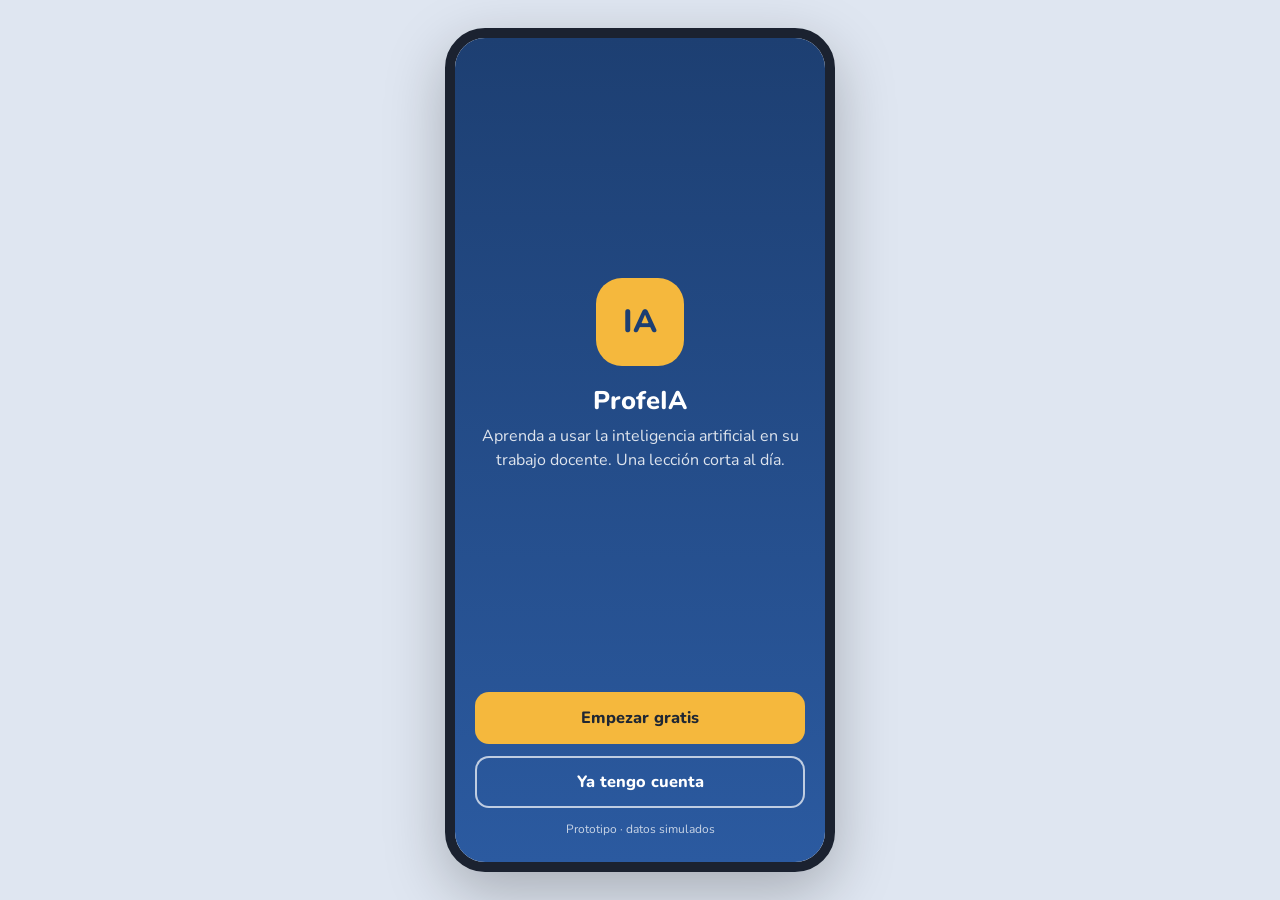
==== app.html @ b525c5de "Guía de 4 pasos para participantes, bocetos en página propia y registro del comportamiento de uso" ====
<!doctype html>
<html lang="es">
<head>
  <meta charset="utf-8">
  <meta name="viewport" content="width=device-width, initial-scale=1, viewport-fit=cover">
  <title>ProfeIA · Prototipo</title>
  <meta name="description" content="Prototipo de alta resolución de ProfeIA: una app para que los docentes aprendan a usar la inteligencia artificial en su trabajo.">
  <meta name="theme-color" content="#1d3f72">
  <link rel="preconnect" href="https://fonts.googleapis.com">
  <link rel="preconnect" href="https://fonts.gstatic.com" crossorigin>
  <link href="https://fonts.googleapis.com/css2?family=Nunito:wght@400;600;700;800&display=swap" rel="stylesheet">
  <link rel="stylesheet" href="styles.css">
</head>
<body>
  <div class="telefono">
    <main id="app" aria-live="polite"></main>
    <nav id="menu" class="menu" aria-label="Menú principal"></nav>
    <div id="velo" class="velo" hidden>
      <section id="hoja" class="hoja" role="dialog" aria-modal="true"></section>
    </div>
    <div id="aviso" class="aviso" role="status"></div>
  </div>
  <script src="datos.js"></script>
  <script src="evaluacion.js"></script>
  <script src="app.js"></script>
</body>
</html>
---- styles.css ----
:root {
  --azul: #1d3f72;
  --azul-2: #2b5aa0;
  --azul-claro: #e8eff9;
  --amarillo: #f5b83d;
  --amarillo-claro: #fdf3dc;
  --verde: #2e8b57;
  --verde-claro: #e3f3ea;
  --rojo: #c0392b;
  --rojo-claro: #fbe7e4;
  --tinta: #1f2733;
  --tinta-2: #5b6575;
  --linea: #e1e6ee;
  --fondo: #f5f7fb;
  --blanco: #ffffff;
  --radio: 18px;
  --sombra: 0 2px 12px rgba(29, 63, 114, 0.08);
  --dur: 0.28s;
}

@media (prefers-reduced-motion: reduce) {
  :root { --dur: 0s; }
  *, *::before, *::after { animation: none !important; transition: none !important; }
}

* { box-sizing: border-box; }
html, body { margin: 0; height: 100%; }
body {
  font-family: 'Nunito', system-ui, -apple-system, 'Segoe UI', sans-serif;
  color: var(--tinta);
  background: #dfe6f1;
  -webkit-font-smoothing: antialiased;
}

.telefono {
  position: relative;
  width: 100%;
  height: 100dvh;
  background: var(--fondo);
  display: flex;
  flex-direction: column;
  overflow: hidden;
}
@media (min-width: 600px) {
  body { display: flex; align-items: center; justify-content: center; min-height: 100vh; }
  .telefono { width: 390px; height: min(844px, 96vh); border-radius: 40px; border: 10px solid #1b2230; box-shadow: 0 20px 60px rgba(0, 0, 0, 0.25); }
}

main { flex: 1; overflow-y: auto; display: flex; flex-direction: column; scrollbar-width: none; overscroll-behavior: contain; }
main::-webkit-scrollbar, .hoja::-webkit-scrollbar { display: none; }
.hoja { scrollbar-width: none; }
.vista { flex: 1; display: flex; flex-direction: column; padding: 20px 20px 24px; gap: 20px; animation: entrar var(--dur) ease-out; }
@keyframes entrar { from { opacity: 0; transform: translateY(8px); } to { opacity: 1; transform: none; } }

h1, h2, h3, p { margin: 0; }
h1 { font-size: 1.6rem; font-weight: 800; line-height: 1.2; }
h2 { font-size: 1.2rem; font-weight: 800; line-height: 1.25; }
h3 { font-size: 1rem; font-weight: 700; line-height: 1.3; }
p { line-height: 1.5; }
.suave { color: var(--tinta-2); }
.pequeno { font-size: 0.85rem; }
.centro { text-align: center; }
.empuje { margin-top: auto; }
.grupo { display: flex; flex-direction: column; gap: 12px; }
.grupo-s { display: flex; flex-direction: column; gap: 8px; }
.fila { display: flex; align-items: center; gap: 12px; }
.fila .crece { flex: 1; min-width: 0; }

/* Botones */
.btn {
  display: block; width: 100%; min-height: 52px; padding: 14px 18px;
  border: 0; border-radius: 14px;
  background: var(--azul); color: var(--blanco);
  font: inherit; font-weight: 800; font-size: 1.02rem;
  cursor: pointer; text-align: center;
  transition: transform 0.1s, background var(--dur);
}
.btn:active { transform: scale(0.98); }
.btn.sec { background: var(--blanco); color: var(--azul); box-shadow: inset 0 0 0 2px var(--azul); }
.btn.verde { background: var(--verde); }
.btn:disabled { opacity: 0.4; cursor: default; }
.btn.peq { display: inline-block; width: auto; min-height: 38px; padding: 8px 16px; font-size: 0.88rem; border-radius: 12px; }
.enlace { background: none; border: 0; color: var(--azul-2); font: inherit; font-weight: 700; cursor: pointer; padding: 8px; }

.tarjeta { background: var(--blanco); border-radius: var(--radio); padding: 18px; box-shadow: var(--sombra); }
.clic { cursor: pointer; transition: transform 0.12s; }
.clic:active { transform: scale(0.98); }

.etiqueta { display: inline-block; padding: 4px 10px; border-radius: 99px; background: var(--azul-claro); color: var(--azul); font-size: 0.75rem; font-weight: 800; }
.etiqueta.amarillo { background: var(--amarillo-claro); color: #8a5a00; }
.etiqueta.verde { background: var(--verde-claro); color: var(--verde); }

.icono { flex: none; width: 44px; height: 44px; border-radius: 14px; display: grid; place-items: center; background: var(--azul-claro); color: var(--azul); font-weight: 800; font-size: 1.1rem; }

/* Formularios */
.campo { display: flex; flex-direction: column; gap: 6px; font-weight: 700; font-size: 0.9rem; }
.campo input, .campo select, textarea {
  width: 100%; padding: 14px; border: 2px solid var(--linea); border-radius: 12px;
  font: inherit; font-size: 1rem; background: var(--blanco); color: var(--tinta);
}
.campo input:focus, .campo select:focus, textarea:focus { outline: none; border-color: var(--azul-2); }
textarea { min-height: 140px; resize: none; }
.chequeo { display: flex; gap: 10px; align-items: flex-start; font-size: 0.85rem; color: var(--tinta-2); }
.chequeo input { width: 20px; height: 20px; margin-top: 1px; accent-color: var(--azul); flex: none; }

/* Bienvenida */
.bienvenida { justify-content: center; text-align: center; background: linear-gradient(180deg, var(--azul) 0%, var(--azul-2) 100%); color: var(--blanco); }
.bienvenida .suave { color: rgba(255, 255, 255, 0.85); }
.logo { width: 88px; height: 88px; border-radius: 26px; background: var(--amarillo); color: var(--azul); display: grid; place-items: center; font-weight: 800; font-size: 2rem; margin: 0 auto; }
.bienvenida .btn { background: var(--amarillo); color: var(--tinta); }
.bienvenida .btn.sec { background: transparent; color: var(--blanco); box-shadow: inset 0 0 0 2px rgba(255, 255, 255, 0.7); }
.version { font-size: 0.75rem; opacity: 0.75; }

/* Barra superior simple */
.cabeza { display: flex; align-items: center; gap: 12px; }
.cerrar { width: 40px; height: 40px; flex: none; border: 0; border-radius: 12px; background: var(--blanco); color: var(--tinta-2); font-size: 1.3rem; font-weight: 800; cursor: pointer; box-shadow: var(--sombra); }
.progreso { flex: 1; height: 10px; border-radius: 99px; background: var(--linea); overflow: hidden; }
.progreso > span { display: block; height: 100%; background: var(--verde); border-radius: 99px; transition: width 0.4s ease; }

/* Opciones del diagnóstico */
.opcion {
  display: flex; align-items: center; gap: 14px; width: 100%; padding: 16px;
  border: 2px solid var(--linea); border-radius: 16px; background: var(--blanco);
  font: inherit; font-size: 1.02rem; font-weight: 700; color: var(--tinta); text-align: left; cursor: pointer;
  transition: border-color var(--dur), background var(--dur), transform 0.1s;
}
.opcion:active { transform: scale(0.98); }
.opcion.on { border-color: var(--azul); background: var(--azul-claro); }
.opcion .letra { width: 30px; height: 30px; border-radius: 10px; display: grid; place-items: center; background: var(--fondo); color: var(--tinta-2); font-size: 0.85rem; flex: none; }
.opcion.on .letra { background: var(--azul); color: var(--blanco); }

/* Inicio */
.saludo p { color: var(--tinta-2); }
.puntos { display: inline-flex; align-items: center; gap: 6px; padding: 6px 12px; border-radius: 99px; background: var(--amarillo-claro); color: #8a5a00; font-weight: 800; font-size: 0.85rem; }
.siguiente { background: linear-gradient(135deg, var(--azul), var(--azul-2)); color: var(--blanco); border-radius: 22px; padding: 22px; display: flex; flex-direction: column; gap: 14px; }
.siguiente .suave { color: rgba(255, 255, 255, 0.8); }
.siguiente .btn { background: var(--amarillo); color: var(--tinta); }

.camino { display: flex; flex-direction: column; align-items: center; gap: 18px; padding: 6px 0 10px; }
.nodo { display: flex; flex-direction: column; align-items: center; gap: 6px; background: none; border: 0; font: inherit; cursor: pointer; color: var(--tinta); }
.nodo:nth-child(4n+2) { transform: translateX(56px); }
.nodo:nth-child(4n+4) { transform: translateX(-56px); }
.nodo .bola { width: 64px; height: 64px; border-radius: 50%; display: grid; place-items: center; font-weight: 800; font-size: 1.3rem;
  background: var(--blanco); color: var(--tinta-2); box-shadow: inset 0 -5px 0 rgba(0,0,0,0.08), var(--sombra); border: 3px solid var(--linea); }
.nodo.hecho .bola { background: var(--verde); border-color: var(--verde); color: var(--blanco); }
.nodo.actual .bola { background: var(--amarillo); border-color: var(--amarillo); color: var(--tinta); animation: latido 1.6s ease-in-out infinite; }
@keyframes latido { 0%, 100% { box-shadow: 0 0 0 0 rgba(245, 184, 61, 0.55); } 50% { box-shadow: 0 0 0 10px rgba(245, 184, 61, 0); } }
.nodo .nombre { font-size: 0.78rem; font-weight: 700; max-width: 130px; text-align: center; color: var(--tinta-2); }

/* Lección por pasos */
.leccion { gap: 18px; }
.paso { flex: 1; display: flex; flex-direction: column; gap: 16px; animation: deslizar var(--dur) ease-out; }
@keyframes deslizar { from { opacity: 0; transform: translateX(24px); } to { opacity: 1; transform: none; } }
.paso .tipo { font-size: 0.8rem; font-weight: 800; letter-spacing: 0.04em; text-transform: uppercase; color: var(--azul-2); }
.idea-lista { list-style: none; padding: 0; margin: 0; display: flex; flex-direction: column; gap: 10px; }
.idea-lista li { display: flex; gap: 12px; align-items: flex-start; background: var(--blanco); border-radius: 14px; padding: 14px; box-shadow: var(--sombra); line-height: 1.45; }
.idea-lista .n { flex: none; width: 26px; height: 26px; border-radius: 50%; background: var(--azul-claro); color: var(--azul); font-weight: 800; display: grid; place-items: center; font-size: 0.85rem; }
.prompt { background: #0f2340; color: #e9f0fb; border-radius: 16px; padding: 16px; font-size: 0.92rem; line-height: 1.55; white-space: pre-wrap; }
.texto-ia { background: var(--blanco); border-radius: 16px; padding: 16px; box-shadow: var(--sombra); white-space: pre-wrap; font-size: 0.92rem; line-height: 1.55; border-left: 4px solid var(--azul-2); }
.checks { display: flex; flex-wrap: wrap; gap: 8px; }
.check { padding: 8px 12px; border-radius: 99px; font-size: 0.82rem; font-weight: 700; background: var(--rojo-claro); color: var(--rojo); }
.check.ok { background: var(--verde-claro); color: var(--verde); }
.pie { display: flex; flex-direction: column; gap: 10px; margin-top: auto; padding-top: 8px; }

.frase { display: block; width: 100%; text-align: left; padding: 12px 14px; border-radius: 14px; border: 2px solid var(--linea); background: var(--blanco);
  font: inherit; font-size: 0.95rem; color: var(--tinta); cursor: pointer; line-height: 1.4; transition: border-color var(--dur), background var(--dur); }
.frase.marcada { border-color: var(--amarillo); background: var(--amarillo-claro); }
.frase.bien { border-color: var(--verde); background: var(--verde-claro); }
.frase.mal { border-color: var(--rojo); background: var(--rojo-claro); }
.frase .nota { display: block; margin-top: 6px; font-size: 0.82rem; color: var(--tinta-2); }

.fin { align-items: center; justify-content: center; text-align: center; }
.medalla { width: 120px; height: 120px; border-radius: 50%; background: var(--amarillo); display: grid; place-items: center; font-size: 3rem; font-weight: 800; color: var(--azul); animation: saltar 0.6s ease-out; box-shadow: 0 0 0 12px var(--amarillo-claro); }
.medalla.medalla-p { width: 72px; height: 72px; font-size: 2rem; box-shadow: 0 0 0 8px rgba(245, 184, 61, 0.25); }
@keyframes saltar { 0% { transform: scale(0.3); } 70% { transform: scale(1.1); } 100% { transform: scale(1); } }
.confeti { position: absolute; inset: 0; pointer-events: none; overflow: hidden; }
.confeti i { position: absolute; top: -10px; width: 8px; height: 14px; border-radius: 2px; animation: caer 1.6s ease-in forwards; }
@keyframes caer { to { transform: translateY(820px) rotate(540deg); opacity: 0.6; } }

/* Explorar */
.segmento { display: flex; gap: 6px; background: var(--blanco); padding: 5px; border-radius: 14px; box-shadow: var(--sombra); }
.segmento button { flex: 1; border: 0; background: none; padding: 10px 4px; border-radius: 10px; font: inherit; font-size: 0.82rem; font-weight: 800; color: var(--tinta-2); cursor: pointer; transition: background var(--dur), color var(--dur); }
.segmento button.on { background: var(--azul); color: var(--blanco); }
.item { display: flex; align-items: center; gap: 14px; padding: 14px; background: var(--blanco); border-radius: 16px; box-shadow: var(--sombra); cursor: pointer; border: 0; width: 100%; font: inherit; text-align: left; color: var(--tinta); }
.item .crece { flex: 1; min-width: 0; display: flex; flex-direction: column; gap: 2px; }
.item .flecha { color: var(--tinta-2); font-size: 1.3rem; flex: none; }
.segmento button { white-space: nowrap; }
.partes { display: flex; flex-direction: column; gap: 8px; }
.partes div { display: flex; gap: 10px; align-items: baseline; font-size: 0.9rem; }
.partes b { flex: none; min-width: 74px; color: var(--azul); }

/* Panel inferior (hoja) */
.velo { position: absolute; inset: 0; background: rgba(15, 25, 45, 0.45); display: flex; align-items: flex-end; z-index: 10; animation: aparecer var(--dur) ease-out; }
.velo[hidden] { display: none; }
@keyframes aparecer { from { opacity: 0; } to { opacity: 1; } }
.hoja { width: 100%; max-height: 82%; overflow-y: auto; background: var(--fondo); border-radius: 26px 26px 0 0; padding: 12px 20px 24px; display: flex; flex-direction: column; gap: 16px; animation: subir var(--dur) ease-out; }
@keyframes subir { from { transform: translateY(100%); } to { transform: none; } }
.asa { width: 44px; height: 5px; border-radius: 99px; background: var(--linea); margin: 0 auto 4px; }
.tabla { width: 100%; border-collapse: collapse; font-size: 0.8rem; background: var(--blanco); border-radius: 12px; overflow: hidden; }
.tabla th, .tabla td { padding: 9px 8px; text-align: left; border-bottom: 1px solid var(--linea); vertical-align: top; }
.tabla th { background: var(--azul-claro); color: var(--azul); }
ol.pasos { margin: 0; padding-left: 20px; line-height: 1.6; }

/* Perfil */
.stats { display: grid; grid-template-columns: repeat(3, 1fr); gap: 10px; }
.stat { background: var(--blanco); border-radius: 16px; padding: 14px 8px; text-align: center; box-shadow: var(--sombra); }
.stat b { display: block; font-size: 1.4rem; color: var(--azul); }
.stat span { font-size: 0.75rem; color: var(--tinta-2); font-weight: 700; }
.interruptor { position: relative; width: 50px; height: 28px; flex: none; }
.interruptor input { opacity: 0; width: 0; height: 0; }
.interruptor span { position: absolute; inset: 0; border-radius: 99px; background: var(--linea); cursor: pointer; transition: background var(--dur); }
.interruptor span::after { content: ''; position: absolute; width: 22px; height: 22px; left: 3px; top: 3px; border-radius: 50%; background: var(--blanco); transition: transform var(--dur); }
.interruptor input:checked + span { background: var(--verde); }
.interruptor input:checked + span::after { transform: translateX(22px); }

.plan { display: flex; flex-direction: column; gap: 10px; }
.plan.destacado { box-shadow: inset 0 0 0 2px var(--amarillo), var(--sombra); }
.precio { font-size: 1.35rem; font-weight: 800; color: var(--azul); }
.plan ul { margin: 0; padding-left: 18px; line-height: 1.6; font-size: 0.9rem; color: var(--tinta-2); }
.barra-h { display: flex; align-items: center; gap: 10px; font-size: 0.85rem; }
.barra-h .progreso { height: 8px; }

.post .autor { width: 36px; height: 36px; border-radius: 50%; background: var(--amarillo-claro); color: #8a5a00; display: grid; place-items: center; font-weight: 800; flex: none; }
.me-gusta { background: none; border: 0; font: inherit; font-weight: 700; color: var(--tinta-2); cursor: pointer; padding: 4px 0; text-align: left; }
.me-gusta.on { color: var(--rojo); }

/* Evaluación */
.fila-eval { display: flex; align-items: center; justify-content: space-between; gap: 10px; padding: 12px 14px; background: var(--blanco); border-radius: 14px; box-shadow: var(--sombra); }
.fila-eval span { font-size: 0.88rem; font-weight: 700; }
.estrellas { display: flex; gap: 2px; flex: none; }
.estrellas button { width: 30px; height: 34px; border: 0; background: none; font-size: 1.35rem; line-height: 1; color: var(--linea); cursor: pointer; padding: 0; transition: color var(--dur), transform 0.1s; }
.estrellas button.on { color: var(--amarillo); }
.estrellas button:active { transform: scale(1.2); }
.escala { display: grid; grid-template-columns: repeat(5, 1fr); gap: 8px; }
.escala button { height: 56px; border-radius: 14px; border: 2px solid var(--linea); background: var(--blanco); font: inherit; font-size: 1.2rem; font-weight: 800; color: var(--tinta-2); cursor: pointer; transition: border-color var(--dur), background var(--dur); }
.escala button.on { border-color: var(--azul); background: var(--azul); color: var(--blanco); }
.extremos { display: flex; justify-content: space-between; font-size: 0.78rem; color: var(--tinta-2); font-weight: 700; }
.chips { display: flex; flex-wrap: wrap; gap: 8px; }
.chip { padding: 10px 14px; border-radius: 99px; border: 2px solid var(--linea); background: var(--blanco); font: inherit; font-size: 0.88rem; font-weight: 700; color: var(--tinta-2); cursor: pointer; transition: border-color var(--dur), background var(--dur), color var(--dur); }
.chip.on { border-color: var(--azul); background: var(--azul); color: var(--blanco); }
.punto-guia { font-size: 0.78rem; font-weight: 800; color: var(--verde); text-transform: uppercase; letter-spacing: 0.04em; }

/* Bocetos */
.boceto { margin: 0; display: flex; flex-direction: column; gap: 10px; align-items: center; }
.boceto img { width: 78%; height: auto; border-radius: 8px; border: 1px solid var(--linea); }
.boceto figcaption { font-size: 0.9rem; text-align: center; }
.boceto-mapa { width: 100%; height: auto; border-radius: 8px; border: 1px solid var(--linea); }

/* Menú inferior */
.menu { display: none; border-top: 1px solid var(--linea); background: var(--blanco); padding: 8px 12px calc(8px + env(safe-area-inset-bottom)); gap: 8px; }
.menu.visible { display: flex; }
.menu a { flex: 1; display: flex; flex-direction: column; align-items: center; gap: 3px; padding: 8px 0; color: var(--tinta-2); text-decoration: none; font-size: 0.75rem; font-weight: 800; border-radius: 12px; transition: background var(--dur), color var(--dur); }
.menu a .ic { font-size: 1.3rem; line-height: 1; }
.menu a.on { color: var(--azul); background: var(--azul-claro); }

.aviso { position: absolute; left: 50%; bottom: 96px; transform: translate(-50%, 20px); background: var(--tinta); color: var(--blanco); padding: 10px 18px; border-radius: 99px; font-size: 0.88rem; font-weight: 700; opacity: 0; pointer-events: none; transition: opacity var(--dur), transform var(--dur); white-space: nowrap; z-index: 20; }
.aviso.ver { opacity: 1; transform: translate(-50%, 0); }
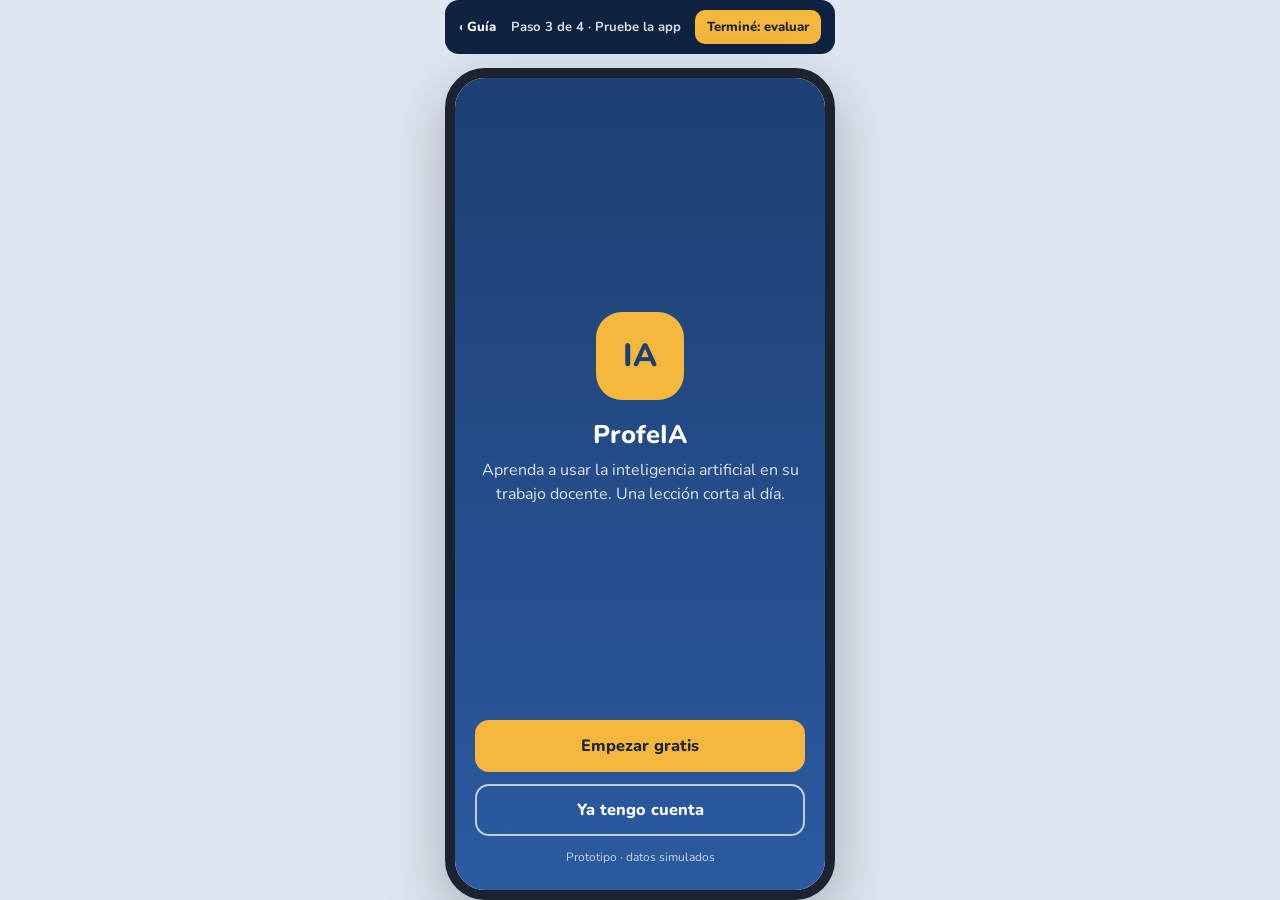
==== commit 9d884dc8: "Evaluación en página propia con preguntas adaptadas a bocetos y app, y barra para volver a la guía" ====
--- a/app.html
+++ b/app.html
@@ -12,6 +12,11 @@
   <link rel="stylesheet" href="styles.css">
 </head>
 <body>
+  <nav class="guia-barra" aria-label="Guía de evaluación">
+    <a href="index.html">‹ Guía</a>
+    <span>Paso 3 de 4 · Pruebe la app</span>
+    <a class="guia-btn" href="evaluar.html?version=app">Terminé: evaluar</a>
+  </nav>
   <div class="telefono">
     <main id="app" aria-live="polite"></main>
     <nav id="menu" class="menu" aria-label="Menú principal"></nav>
@@ -21,7 +26,6 @@
     <div id="aviso" class="aviso" role="status"></div>
   </div>
   <script src="datos.js"></script>
-  <script src="evaluacion.js"></script>
   <script src="app.js"></script>
 </body>
 </html>
--- a/styles.css
+++ b/styles.css
@@ -32,10 +32,25 @@
   -webkit-font-smoothing: antialiased;
 }
 
+/* Barra de la guía, fuera del celular: siempre se puede volver al inicio o ir a evaluar */
+.guia-barra {
+  display: flex; align-items: center; gap: 10px;
+  height: 52px; padding: 0 12px;
+  background: #0f2340; color: rgba(255, 255, 255, 0.85);
+  font-size: 0.82rem; font-weight: 700;
+}
+.guia-barra span { flex: 1; min-width: 0; text-align: center; white-space: nowrap; overflow: hidden; text-overflow: ellipsis; }
+.guia-barra a { color: var(--blanco); text-decoration: none; font-weight: 800; white-space: nowrap; }
+.guia-barra .guia-btn { background: var(--amarillo); color: var(--tinta); padding: 8px 12px; border-radius: 10px; }
+@media (min-width: 600px) {
+  body { flex-direction: column; gap: 14px; }
+  .guia-barra { width: 390px; height: auto; padding: 10px 14px; border-radius: 14px; }
+}
+
 .telefono {
   position: relative;
   width: 100%;
-  height: 100dvh;
+  height: calc(100dvh - 52px);
   background: var(--fondo);
   display: flex;
   flex-direction: column;
